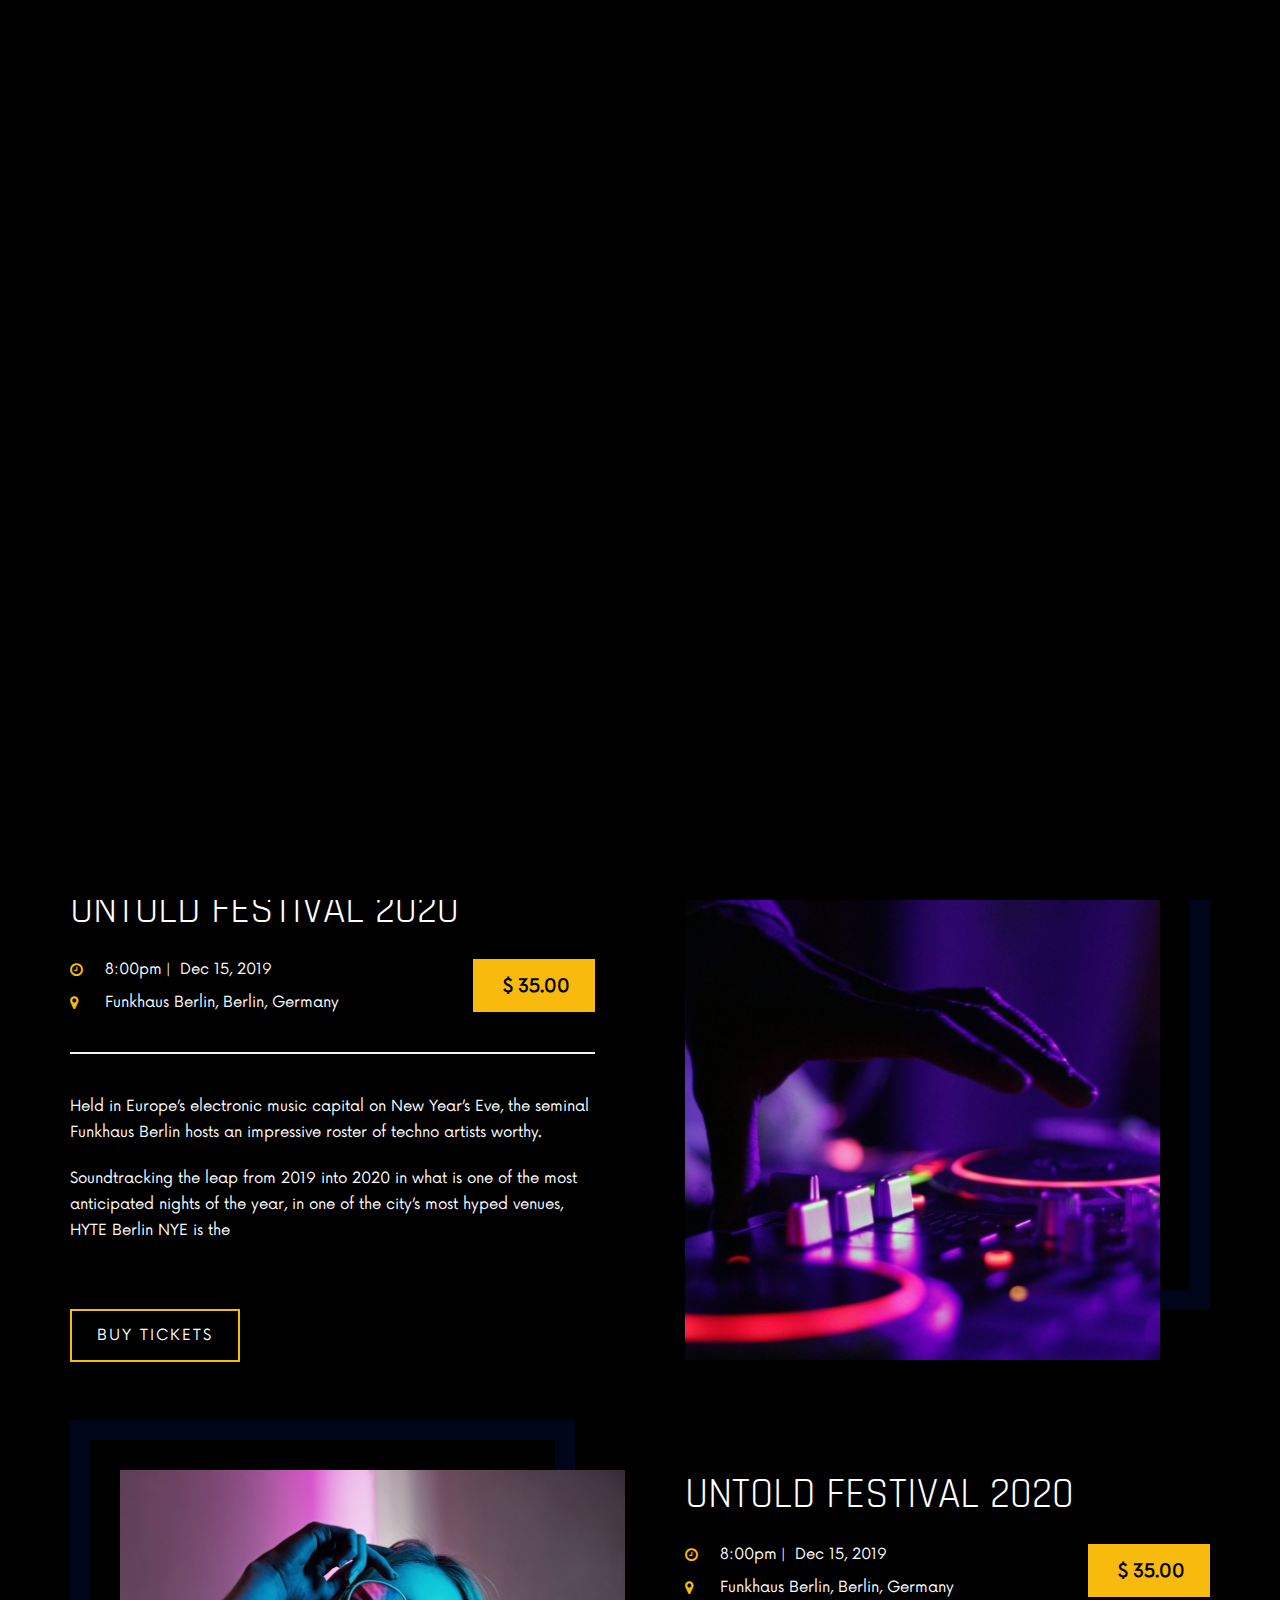
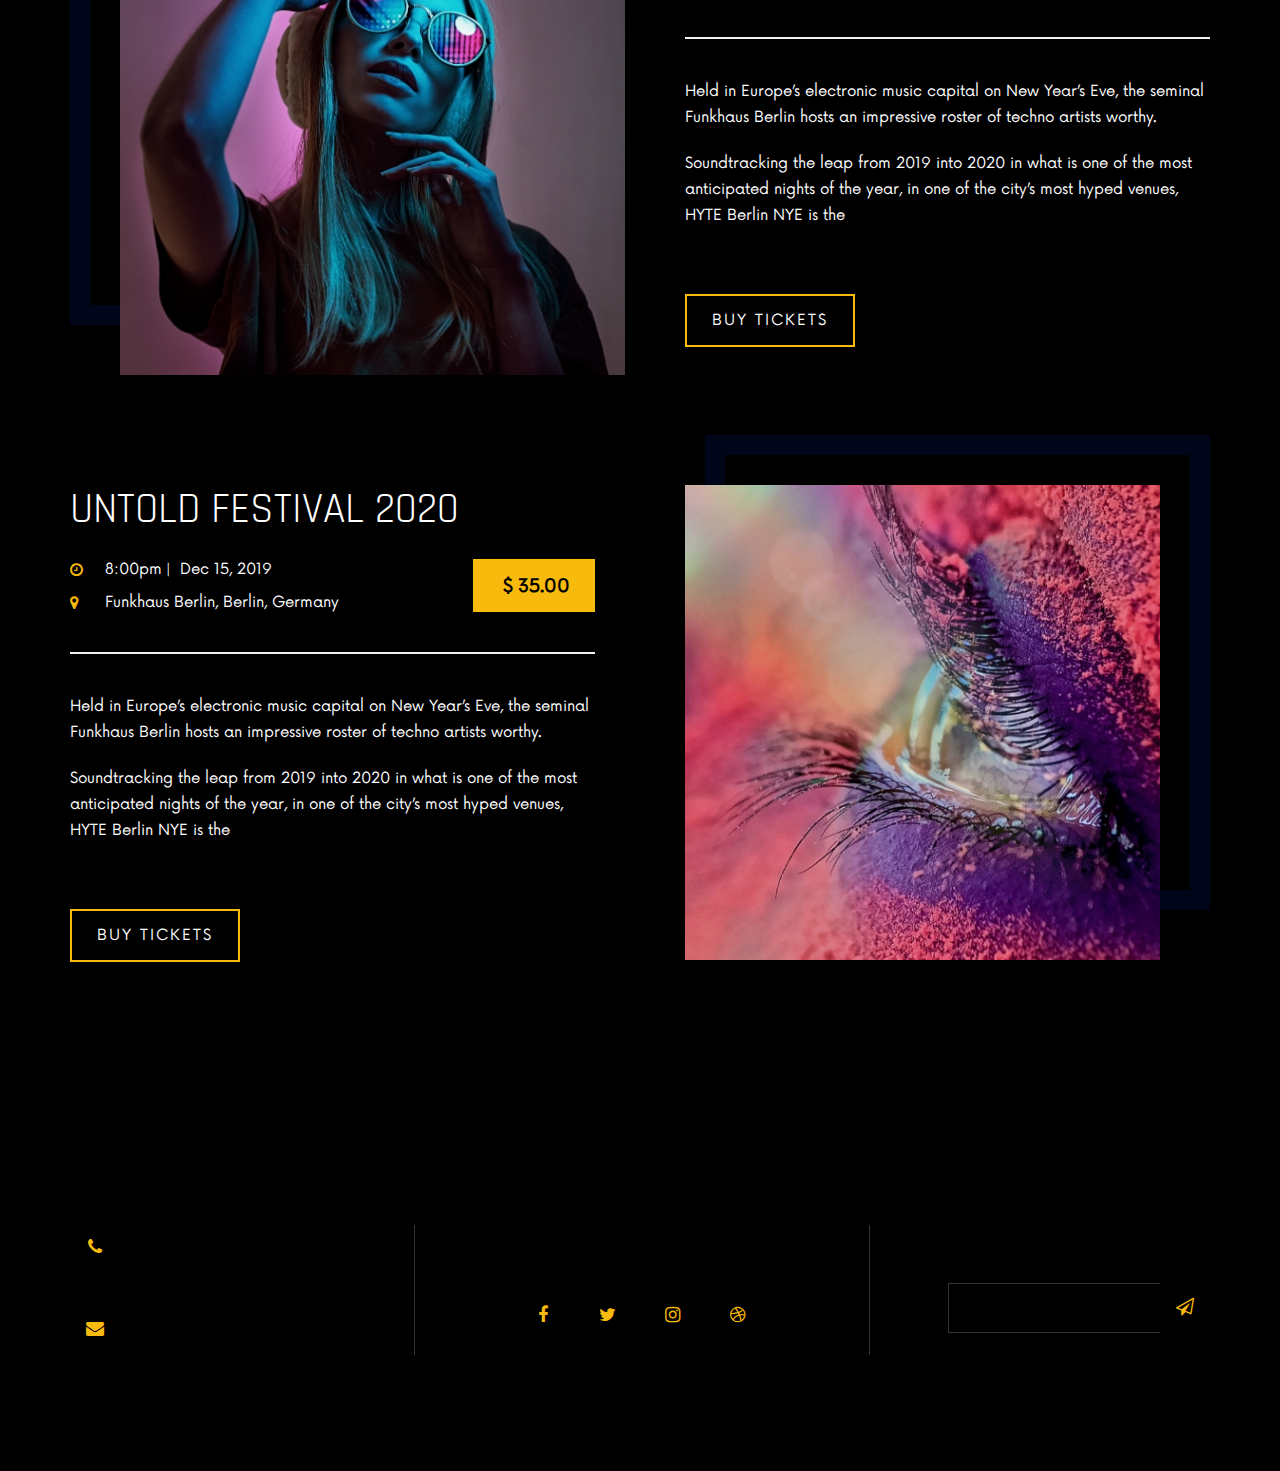
==== src/main/webapp/eventos.html @ 6fffa772 "layout" ====
<!DOCTYPE html>
<html lang="zxx">

<head>
    <meta charset="UTF-8">
    <meta name="description" content="DJoz Template">
    <meta name="keywords" content="DJoz, unica, creative, html">
    <meta name="viewport" content="width=device-width, initial-scale=1.0">
    <meta http-equiv="X-UA-Compatible" content="ie=edge">
    <title>DJoz | Template</title>

    <!-- Google Font -->
    <link href="https://fonts.googleapis.com/css2?family=Rajdhani:wght@400;500;600;700&display=swap" rel="stylesheet">

    <!-- Css Styles -->
    <link rel="icon" type="image/png" sizes="16x16" href="./img/logo.jpg">
    <link rel="stylesheet" href="css/bootstrap.min.css" type="text/css">
    <link rel="stylesheet" href="css/font-awesome.min.css" type="text/css">
    <link rel="stylesheet" href="css/barfiller.css" type="text/css">
    <link rel="stylesheet" href="css/nowfont.css" type="text/css">
    <link rel="stylesheet" href="css/rockville.css" type="text/css">
    <link rel="stylesheet" href="css/magnific-popup.css" type="text/css">
    <link rel="stylesheet" href="css/owl.carousel.min.css" type="text/css">
    <link rel="stylesheet" href="css/slicknav.min.css" type="text/css">
    <link rel="stylesheet" href="css/style.css" type="text/css">
</head>

<body>
    <!-- Page Preloder -->
    <div id="preloder">
        <div class="loader"></div>
    </div>

    <!-- Header Section Begin -->
    <header class="header">
        <div class="container">
            <div class="row">
                <div class="col-lg-2 col-md-2">
                    <div class="header__logo">
                        <a href="./index.html"><img src="./img/logo.jpg" height="58" alt=""></a>
                    </div>
                </div>
                <div class="col-lg-10 col-md-10">
                    <div class="header__nav">
                        <nav class="header__menu mobile-menu">
                            <ul>
                                <li><a href="./index.html">página inicial</a></li>
                                <li><a href="sobre.html">Sobre</a></li>
                                <li class="active"><a href="eventos.html">Eventos</a></li>
                                <li><a href="contacto.html">Contacto</a></li>
                            </ul>
                        </nav>
                        <div class="header__right__social">
                            <a href="#"><i class="fa fa-facebook"></i></a>
                            <a href="#"><i class="fa fa-twitter"></i></a>
                            <a href="#"><i class="fa fa-instagram"></i></a>
                            <a href="#"><i class="fa fa-dribbble"></i></a>
                        </div>
                    </div>
                </div>
            </div>
            <div id="mobile-menu-wrap"></div>
        </div>
    </header>
    <!-- Header Section End -->

    <!-- Countdown Section Begin -->
    <section class="countdown countdown--page spad set-bg" data-setbg="img/countdown-bg.jpg">
        <div class="container">
            <div class="row">
                <div class="col-lg-12">
                    <div class="countdown__text">
                        <h1>Tomorrowland 2020</h1>
                        <h4>Music festival start in</h4>
                    </div>
                    <div class="countdown__timer" id="countdown-time">
                        <div class="countdown__item">
                            <span>20</span>
                            <p>days</p>
                        </div>
                        <div class="countdown__item">
                            <span>45</span>
                            <p>hours</p>
                        </div>
                        <div class="countdown__item">
                            <span>18</span>
                            <p>minutes</p>
                        </div>
                        <div class="countdown__item">
                            <span>09</span>
                            <p>seconds</p>
                        </div>
                    </div>
                    <div class="buy__tickets">
                        <a href="#" class="primary-btn">Buy tickets</a>
                    </div>
                </div>
            </div>
        </div>
    </section>
    <!-- Countdown Section End -->

    <!-- Tours Section Begin -->
    <section class="tours spad">
        <div class="container">
            <div class="row">
                <div class="col-lg-6 order-lg-1">
                    <div class="tours__item__text">
                        <h2>Untold Festival 2020</h2>
                        <div class="tours__text__widget">
                            <ul>
                                <li>
                                    <i class="fa fa-clock-o"></i>
                                    <span>8:00pm</span>
                                    <span>Dec 15, 2019</span>
                                </li>
                                <li>
                                    <i class="fa fa-map-marker"></i>
                                    Funkhaus Berlin, Berlin, Germany
                                </li>
                            </ul>
                            <div class="price">$ 35.00</div>
                        </div>
                        <div class="tours__text__desc">
                            <p>Held in Europe’s electronic music capital on New Year’s Eve, the seminal Funkhaus Berlin
                                hosts an impressive roster of techno artists worthy.</p>
                            <p>Soundtracking the leap from 2019 into 2020 in what is one of the most anticipated nights
                                of the year, in one of the city’s most hyped venues, HYTE Berlin NYE is the</p>
                        </div>
                        <a href="#" class="primary-btn border-btn">Buy tickets</a>
                    </div>
                </div>
                <div class="col-lg-6 order-lg-2">
                    <div class="tours__item__pic">
                        <img src="img/tours/tour-1.jpg" alt="">
                    </div>
                </div>
                <div class="col-lg-6 order-lg-4">
                    <div class="tours__item__text tours__item__text--right">
                        <h2>Untold Festival 2020</h2>
                        <div class="tours__text__widget">
                            <ul>
                                <li>
                                    <i class="fa fa-clock-o"></i>
                                    <span>8:00pm</span>
                                    <span>Dec 15, 2019</span>
                                </li>
                                <li>
                                    <i class="fa fa-map-marker"></i>
                                    Funkhaus Berlin, Berlin, Germany
                                </li>
                            </ul>
                            <div class="price">$ 35.00</div>
                        </div>
                        <div class="tours__text__desc">
                            <p>Held in Europe’s electronic music capital on New Year’s Eve, the seminal Funkhaus Berlin
                                hosts an impressive roster of techno artists worthy.</p>
                            <p>Soundtracking the leap from 2019 into 2020 in what is one of the most anticipated nights
                                of the year, in one of the city’s most hyped venues, HYTE Berlin NYE is the</p>
                        </div>
                        <a href="#" class="primary-btn border-btn">Buy tickets</a>
                    </div>
                </div>
                <div class="col-lg-6 order-lg-3">
                    <div class="tours__item__pic tours__item__pic--left">
                        <img src="img/tours/tour-2.jpg" alt="">
                    </div>
                </div>
                <div class="col-lg-6 order-lg-5">
                    <div class="tours__item__text">
                        <h2>Untold Festival 2020</h2>
                        <div class="tours__text__widget">
                            <ul>
                                <li>
                                    <i class="fa fa-clock-o"></i>
                                    <span>8:00pm</span>
                                    <span>Dec 15, 2019</span>
                                </li>
                                <li>
                                    <i class="fa fa-map-marker"></i>
                                    Funkhaus Berlin, Berlin, Germany
                                </li>
                            </ul>
                            <div class="price">$ 35.00</div>
                        </div>
                        <div class="tours__text__desc">
                            <p>Held in Europe’s electronic music capital on New Year’s Eve, the seminal Funkhaus Berlin
                                hosts an impressive roster of techno artists worthy.</p>
                            <p>Soundtracking the leap from 2019 into 2020 in what is one of the most anticipated nights
                                of the year, in one of the city’s most hyped venues, HYTE Berlin NYE is the</p>
                        </div>
                        <a href="#" class="primary-btn border-btn">Buy tickets</a>
                    </div>
                </div>
                <div class="col-lg-6 order-lg-6">
                    <div class="tours__item__pic tours__item__pic--last">
                        <img src="img/tours/tour-3.jpg" alt="">
                    </div>
                </div>
            </div>
        </div>
    </section>
    <!-- Tours Section End -->

    <!-- Footer Section Begin -->
    <footer class="footer footer--normal spad set-bg" data-setbg="img/footer-bg.png">
        <div class="container">
            <div class="row">
                <div class="col-lg-3 col-md-6">
                    <div class="footer__address">
                        <ul>
                            <li>
                                <i class="fa fa-phone"></i>
                                <p>Phone</p>
                                <h6>1-677-124-44227</h6>
                            </li>
                            <li>
                                <i class="fa fa-envelope"></i>
                                <p>Email</p>
                                <h6>DJ.Music@gmail.com</h6>
                            </li>
                        </ul>
                    </div>
                </div>
                <div class="col-lg-4 offset-lg-1 col-md-6">
                    <div class="footer__social">
                        <h2>Teatro GunGu</h2>
                        <div class="footer__social__links">
                            <a href="#"><i class="fa fa-facebook"></i></a>
                            <a href="#"><i class="fa fa-twitter"></i></a>
                            <a href="#"><i class="fa fa-instagram"></i></a>
                            <a href="#"><i class="fa fa-dribbble"></i></a>
                        </div>
                    </div>
                </div>
                <div class="col-lg-3 offset-lg-1 col-md-6">
                    <div class="footer__newslatter">
                        <h4>Stay With me</h4>
                        <form action="#">
                            <input type="text" placeholder="Email">
                            <button type="submit"><i class="fa fa-send-o"></i></button>
                        </form>
                    </div>
                </div>
            </div>
        </div>
    </footer>
    <!-- Footer Section End -->

    <!-- Js Plugins -->
    <script src="js/jquery-3.3.1.min.js"></script>
    <script src="js/bootstrap.min.js"></script>
    <script src="js/jquery.magnific-popup.min.js"></script>
    <script src="js/jquery.nicescroll.min.js"></script>
    <script src="js/jquery.barfiller.js"></script>
    <script src="js/jquery.countdown.min.js"></script>
    <script src="js/jquery.slicknav.js"></script>
    <script src="js/owl.carousel.min.js"></script>
    <script src="js/main.js"></script>

    <!-- Music Plugin -->
    <script src="js/jquery.jplayer.min.js"></script>
    <script src="js/jplayerInit.js"></script>
</body>

</html>
---- src/main/webapp/css/barfiller.css ----
.barfiller {
    width:100%;
    height:12px;
    background:#fcfcfc;
    border:1px solid #ccc;
    position:relative;
    margin-bottom:20px;
    box-shadow: inset 1px 4px 9px -6px rgba(0,0,0,.5); 
    -moz-box-shadow: inset 1px 4px 9px -6px rgba(0,0,0,.5); 
}

.barfiller .fill {
    display:block;
    position:relative;
    width:0px;
    height:100%;
    background:#333;
    z-index:1;
}

.barfiller .tipWrap {
    display:none;
}

.barfiller .tip {
    margin-top:-30px;
    padding:2px 4px;
    font-size:11px;
    color:#fff;
    left:0px;
    position:absolute;
    z-index:2;
    background: #333;
} 

.barfiller .tip:after {
    border:solid;
    border-color:rgba(0,0,0,.8) transparent;
    border-width:6px 6px 0 6px;
    content:"";
    display:block;
    position:absolute;
    left:9px;
    top:100%;
    z-index:9
}
---- src/main/webapp/css/nowfont.css ----
/* #### Generated By: http://www.cufonfonts.com #### */

@font-face {
font-family: 'Now Regular';
font-style: normal;
font-weight: normal;
src: local('Now Regular'), url('../fonts/Now-Regular.woff') format('woff');
}


@font-face {
font-family: 'Now Thin';
font-style: normal;
font-weight: normal;
src: local('Now Thin'), url('../fonts/Now-Thin.woff') format('woff');
}


@font-face {
font-family: 'Now Light';
font-style: normal;
font-weight: normal;
src: local('Now Light'), url('../fonts/Now-Light.woff') format('woff');
}


@font-face {
font-family: 'Now Medium';
font-style: normal;
font-weight: normal;
src: local('Now Medium'), url('../fonts/Now-Medium.woff') format('woff');
}


@font-face {
font-family: 'Now Bold';
font-style: normal;
font-weight: normal;
src: local('Now Bold'), url('../fonts/Now-Bold.woff') format('woff');
}


@font-face {
font-family: 'Now Black';
font-style: normal;
font-weight: normal;
src: local('Now Black'), url('../fonts/Now-Black.woff') format('woff');
}
---- src/main/webapp/css/rockville.css ----
@font-face {
font-family: 'Rockville Solid Regular';
font-style: normal;
font-weight: normal;
src: local('Rockville Solid Regular'), url('../fonts/Rockville Solid.woff') format('woff');
}
---- src/main/webapp/css/style.css ----
html,
body {
	height: 100%;
	background-color: #000;
	font-family: "Now Regular";
	-webkit-font-smoothing: antialiased;
}

h1,
h2,
h3,
h4,
h5,
h6 {
	margin: 0;
	color: #111111;
	font-weight: 400;
	font-family: "Rajdhani", sans-serif;
}

h1 {
	font-size: 70px;
}

h2 {
	font-size: 36px;
}

h3 {
	font-size: 30px;
}

h4 {
	font-size: 24px;
}

h5 {
	font-size: 18px;
}

h6 {
	font-size: 16px;
}

p {
	font-size: 15px;
	font-family: "Now Regular";
	color: #fff;
	font-weight: 400;
	line-height: 26px;
	margin: 0 0 15px 0;
}

img {
	max-width: 100%;
}

input:focus,
select:focus,
button:focus,
textarea:focus {
	outline: none;
}

a:hover,
a:focus {
	text-decoration: none;
	outline: none;
	color: #ffffff;
}

ul,
ol {
	padding: 0;
	margin: 0;
}

/*---------------------
  Helper CSS
-----------------------*/

.section-title {
	margin-bottom: 40px;
	position: relative;
	z-index: 1;
}

.section-title.center-title {
	text-align: center;
}

.section-title h2 {
	font-size: 42px;
	color: #fff;
	font-weight: 700;
	text-transform: uppercase;
}

.section-title h1 {
	font-size: 100px;
	color: #f2f2f2;
	font-family: "Rockville Solid Regular";
	position: absolute;
	left: 0;
	top: -45px;
	width: 100%;
	z-index: -1;
}

.set-bg {
	background-repeat: no-repeat;
	background-size: cover;
	background-position: top center;
}

.spad {
	padding-top: 100px;
	padding-bottom: 100px;
}

.text-white h1,
.text-white h2,
.text-white h3,
.text-white h4,
.text-white h5,
.text-white h6,
.text-white p,
.text-white span,
.text-white li,
.text-white a {
	color: #fff;
}

/* buttons */

.primary-btn {
	display: inline-block;
	font-size: 15px;
	text-transform: uppercase;
	padding: 14px 25px 12px;
	color: #000;
	background: #f8ba0c;
	letter-spacing: 2px;
}

.primary-btn.border-btn {
	background: transparent;
	border: 2px solid #f8ba0c;
	color: #fff;
}

.site-btn {
	font-size: 15px;
	color: #000;
	background: #f8ba0c;
	font-weight: 700;
	letter-spacing: 2px;
	border: none;
	text-transform: uppercase;
	display: inline-block;
	padding: 14px 30px;
	width: 100%;
}

/* Preloder */

#preloder {
	position: fixed;
	width: 100%;
	height: 100%;
	top: 0;
	left: 0;
	z-index: 999999;
	background: #000;
}

.loader {
	width: 40px;
	height: 40px;
	position: absolute;
	top: 50%;
	left: 50%;
	margin-top: -13px;
	margin-left: -13px;
	border-radius: 60px;
	animation: loader 0.8s linear infinite;
	-webkit-animation: loader 0.8s linear infinite;
}

@keyframes loader {
	0% {
		-webkit-transform: rotate(0deg);
		transform: rotate(0deg);
		border: 4px solid #f8ba0c;
		border-left-color: transparent;
	}
	50% {
		-webkit-transform: rotate(180deg);
		transform: rotate(180deg);
		border: 4px solid #f8ba0c;
		border-left-color: transparent;
	}
	100% {
		-webkit-transform: rotate(360deg);
		transform: rotate(360deg);
		border: 4px solid #000;
		border-left-color: transparent;
	}
}

@-webkit-keyframes loader {
	0% {
		-webkit-transform: rotate(0deg);
		border: 4px solid #f8ba0c;
		border-left-color: transparent;
	}
	50% {
		-webkit-transform: rotate(180deg);
		border: 4px solid #f8ba0c;
		border-left-color: transparent;
	}
	100% {
		-webkit-transform: rotate(360deg);
		border: 4px solid #000;
		border-left-color: transparent;
	}
}

/*---------------------
  Header
-----------------------*/

.header {
	background: #f8ba0c;
	position: absolute;
	left: 0;
	top: 0;
	width: 100%;
	z-index: 9;
}

.header.header--normal {
	position: relative;
	background: #290849;
}

.header__logo {
	padding: 20px 0 25px;
}

.header__logo a {
	display: inline-block;
}

.header__nav {
	text-align: right;
}

.header__menu {
	padding: 31px 0 27px;
	display: inline-block;
	margin-right: 45px;
}

.header__menu ul li {
	list-style: none;
	display: inline-block;
	margin-right: 45px;
	position: relative;
}

.header__menu ul li.active a:after {
	opacity: 1;
}

.header__menu ul li:hover a:after {
	opacity: 1;
}

.header__menu ul li:hover .dropdown {
	top: 34px;
	opacity: 1;
	visibility: visible;
}

.header__menu ul li:last-child {
	margin-right: 0;
}

.header__menu ul li .dropdown {
	position: absolute;
	left: 0;
	top: 56px;
	width: 150px;
	background: #111111;
	text-align: left;
	padding: 2px 0;
	z-index: 9;
	opacity: 0;
	visibility: hidden;
	-webkit-transition: all, 0.3s;
	-o-transition: all, 0.3s;
	transition: all, 0.3s;
}

.header__menu ul li .dropdown li {
	display: block;
	margin-right: 0;
}

.header__menu ul li .dropdown li a {
	font-size: 14px;
	color: #000;
	font-weight: 400;
	padding: 8px 20px;
	text-transform: capitalize;
}

.header__menu ul li .dropdown li a:after {
	display: none;
}

.header__menu ul li a {
	font-size: 15px;
	text-transform: uppercase;
	color: #000;
	display: block;
	padding: 6px 0;
	position: relative;
}

.header__menu ul li a:after {
	position: absolute;
	left: 0;
	bottom: 0;
	width: 100%;
	height: 2px;
	background: #ffffff;
	content: "";
	-webkit-transition: all, 0.5s;
	-o-transition: all, 0.5s;
	transition: all, 0.5s;
	opacity: 0;
}

.header__right__social {
	display: inline-block;
}

.header__right__social a {
	display: inline-block;
	font-size: 16px;
	color: #ffffff;
	margin-right: 16px;
}

.header__right__social a:last-child {
	margin-right: 0;
}

.slicknav_menu {
	display: none;
}

/*---------------------
  Hero
-----------------------*/

.hero {
	padding-top: 270px;
	padding-bottom: 295px;
	position: relative;
}

.hero__text {
	text-align: center;
}

.hero__text span {
	color: #ffffff;
	text-transform: uppercase;
	letter-spacing: 6px;
}

.hero__text h1 {
	font-size: 110px;
	font-family: "Rockville Solid Regular";
	color: #ffffff;
	margin-bottom: 20px;
	margin-top: 22px;
}

.hero__text p {
	color: #ffffff;
	margin-bottom: 20px;
}

.hero__text .play-btn {
	font-size: 26px;
	color: #f8ba0c;
	height: 90px;
	width: 90px;
	border-radius: 50%;
	background: rgba(255, 255, 255, 0.3);
	display: inline-block;
	line-height: 90px;
	text-align: center;
	position: relative;
	z-index: 1;
}

.hero__text .play-btn i {
	position: relative;
	top: 2px;
	left: 2px;
}

.hero__text .play-btn:after {
	position: absolute;
	left: 15px;
	top: 15px;
	height: 60px;
	width: 60px;
	background: #ffffff;
	border-radius: 50%;
	content: "";
	z-index: -1;
}

.linear__icon {
	position: absolute;
	left: 50%;
	bottom: 0;
	margin-left: -16px;
	-webkit-animation: mymove 0.5s infinite alternate;
	animation: mymove 0.5s infinite alternate;
}

.linear__icon i {
	font-size: 50px;
	color: #f8ba0c;
}

@-webkit-keyframes mymove {
	0% {
		bottom: 0;
	}
	100% {
		bottom: -10px;
	}
}

@keyframes mymove {
	0% {
		bottom: 0;
	}
	100% {
		bottom: -10px;
	}
}

/*---------------------
  Events
-----------------------*/

.event {
	padding-bottom: 60px;
}

.event .section-title {
	margin-bottom: 10px;
	position: relative;
}

.event .section-title:after {
	position: absolute;
	right: 46px;
	top: 25px;
	height: 2px;
	width: 775px;
	background: rgba(225, 225, 225, 0.3);
	content: "";
	z-index: -1;
}

.event__slider .col-lg-4 {
	max-width: 100%;
}

.event__slider.owl-carousel .owl-stage-outer {
	padding-top: 30px;
	padding-bottom: 40px;
}

.event__slider.owl-carousel .owl-nav {
	position: absolute;
	right: 15px;
	top: -50px;
}

.event__slider.owl-carousel .owl-nav button {
	font-size: 22px;
	color: #111111;
	opacity: 0.5;
	margin-right: 10px;
}

.event__slider.owl-carousel .owl-nav button:last-child {
	margin-right: 0;
}

.event__item {
	-webkit-box-shadow: 0px 3px 15px rgba(22, 41, 124, 0.1);
	box-shadow: 0px 3px 15px rgba(22, 41, 124, 0.1);
}

.event__item__pic {
	height: 360px;
	position: relative;
}

.event__item__pic .tag-date {
	position: absolute;
	left: 0;
	bottom: -21px;
	width: 100%;
	text-align: center;
}

.event__item__pic .tag-date span {
	font-size: 15px;
	color: #ffffff;
	display: inline-block;
	background: #f8ba0c;
	padding: 12px 8px 9px 20px;
}

.event__item__text {
	text-align: center;
	padding: 45px 10px 25px;
}

.event__item__text h4 {
	font-size: 26px;
	font-weight: 700;
	color: #fff;
	margin-bottom: 10px;
}

.event__item__text p {
	color: #888888;
	margin-bottom: 0;
}

.event__item__text p i {
	color: #f8ba0c;
	margin-right: 8px;
	font-size: 17px;
}

/*---------------------
  Track
-----------------------*/

.track {
	padding-top: 120px;
	padding-bottom: 40px;
	overflow: hidden;
}

.track .section-title {
	margin-bottom: 105px;
}

.track__content {
	height: 502px;
	overflow-y: auto;
}

.track__all {
	text-align: right;
	margin-bottom: 100px;
}

.jp-play {
	position: relative;
	height: 50px;
	width: 50px;
	background: transparent;
	border: 2px solid #e1e1e1;
	border-radius: 50%;
}

.jp-play:after {
	position: absolute;
	display: block;
	left: 17px;
	top: 12px;
	width: 16px;
	height: 20px;
	background: url(../img/play-default.png);
	content: "";
}

.jp-state-playing .jp-play {
	background: #f8ba0c !important;
	border-color: #f8ba0c !important;
}

.jp-state-playing .jp-play:after {
	background: url(../img/pause.png) !important;
	left: 15px;
	top: 12px;
}

.jp-audio .jp-play:focus {
	background: #f8ba0c !important;
	border-color: #f8ba0c !important;
}

.jp-audio .jp-play:focus:after {
	background: url(../img/play.png);
}

.jp-seek-bar>div {
	height: 5px;
	background: #e1e1e1;
	cursor: pointer;
	width: 245px;
}

.player_bars {
	width: 350px;
	display: table;
	padding-left: 50px;
	position: relative;
	padding-top: 25px;
	float: left;
	margin-right: 30px;
}

.jp-play-bar {
	position: relative;
	height: 100%;
	background: #f8ba0c;
	overflow: visible !important;
}

.jp-current-time {
	font-size: 15px;
	color: #111111;
	position: absolute;
	left: -50px;
	top: -9px;
}

.jp-duration {
	font-size: 15px;
	color: #111111;
	position: absolute;
	right: 0;
	top: 16px;
}

.player_controls_box {
	width: 50px;
	float: left;
	margin-right: 20px;
}

.jp-mute {
	font-size: 18px;
	border: none;
	background: none;
	color: #111111;
	position: absolute;
	left: 0;
	top: 13px;
}

.jp-volume-bar {
	height: 5px;
	width: 70px;
	background: #e1e1e1;
	cursor: pointer;
}

.jp-volume-bar-value {
	background: #f8ba0c;
	height: 100%;
}

.jp-volume-controls {
	position: relative;
	width: 95px;
	float: left;
	padding-left: 30px;
	padding-top: 25px;
}

.single_player_container {
	overflow: hidden;
	margin-bottom: 40px;
}

.single_player_container:last-child {
	margin-bottom: 0;
}

.single_player_container h4 {
	font-size: 26px;
	color: #111111;
	font-weight: 700;
	margin-bottom: 20px;
	text-transform: uppercase;
}

.track__pic {
	position: relative;
	z-index: 1;
}

.track__pic:after {
	position: absolute;
	left: 0;
	top: 0;
	width: 100%;
	height: 100%;
	background: #f5f5f5;
	content: "";
	z-index: -1;
}

.track__pic img {
	position: relative;
	top: -50px;
	width: calc(100% - 40px);
	margin-left: 40px;
	height: 502px;
}

/*---------------------
  Youtube
-----------------------*/

.youtube {
	padding-bottom: 50px;
}

.youtube .section-title {
	text-align: center;
}

.youtube .section-title h1 {
	font-size: 90px;
}

.youtube__item {
	-webkit-transition: all, 0.3s;
	-o-transition: all, 0.3s;
	transition: all, 0.3s;
	margin-bottom: 30px;
}

.youtube__item:hover {
	-webkit-box-shadow: 0px 3px 30px rgba(22, 41, 124, 0.1);
	box-shadow: 0px 3px 30px rgba(22, 41, 124, 0.1);
}

.youtube__item__pic {
	height: 240px;
	display: -webkit-box;
	display: -ms-flexbox;
	display: flex;
	-webkit-box-align: center;
	-ms-flex-align: center;
	align-items: center;
	-webkit-box-pack: center;
	-ms-flex-pack: center;
	justify-content: center;
}

.youtube__item__pic .play-btn {
	font-size: 16px;
	color: #f8ba0c;
	height: 60px;
	width: 60px;
	border-radius: 50%;
	background: rgba(255, 255, 255, 0.3);
	display: inline-block;
	line-height: 60px;
	text-align: center;
	position: relative;
	z-index: 1;
}

.youtube__item__pic .play-btn i {
	position: relative;
	top: 2px;
	left: 2px;
}

.youtube__item__pic .play-btn:after {
	position: absolute;
	left: 10px;
	top: 10px;
	height: 40px;
	width: 40px;
	background: #ffffff;
	border-radius: 50%;
	content: "";
	z-index: -1;
}

.youtube__item__text {
	padding: 25px 30px 20px 20px;
	background: #ffffff;
}

.youtube__item__text h4 {
	font-size: 26px;
	color: #111111;
	line-height: 34px;
	font-weight: 700;
}

/*---------------------
  Countdown
-----------------------*/

.countdown {
	padding-bottom: 560px;
}

.countdown.countdown--page {
	padding-top: 150px;
	padding-bottom: 150px;
}

.countdown__text {
	text-align: center;
	margin-bottom: 36px;
}

.countdown__text h1 {
	font-size: 90px;
	color: #ffffff;
	font-family: "Rockville Solid Regular";
	color: #ffffff;
	margin-bottom: 25px;
}

.countdown__text h4 {
	font-size: 26px;
	font-family: "Now Regular";
	color: #ffffff;
	text-transform: uppercase;
	letter-spacing: 4px;
}

.countdown__timer {
	text-align: center;
	margin-bottom: 30px;
}

.countdown__item {
	display: inline-block;
	margin-right: 80px;
	margin-bottom: 30px;
}

.countdown__item:last-child {
	margin-right: 0;
}

.countdown__item span {
	font-size: 90px;
	font-family: "Rajdhani", sans-serif;
	font-weight: 700;
	color: #ffffff;
	display: block;
	line-height: 100px;
}

.countdown__item p {
	color: #ffffff;
	letter-spacing: 4px;
	text-transform: uppercase;
	margin-bottom: 0;
}

.buy__tickets {
	text-align: center;
}

/*---------------------
  Discography
-----------------------*/

.discography {
	padding-bottom: 40px;
	padding-top: 120px;
	overflow: hidden;
}

.discography .section-title {
	margin-bottom: 90px;
}

.discography__item {
	margin-bottom: 45px;
	-webkit-box-shadow: 0px 5px 10px rgba(22, 41, 124, 0.1);
	box-shadow: 0px 5px 10px rgba(22, 41, 124, 0.1);
}

.discography__item__pic img {
	min-width: 100%;
}

.discography__item__text {
	padding: 25px 30px 35px;
	text-align: center;
}

.discography__item__text span {
	font-size: 18px;
	color: #f8ba0c;
	font-weight: 700;
}

.discography__item__text h4 {
	font-size: 22px;
	text-transform: uppercase;
	color: #111111;
	margin-top: 10px;
	margin-bottom: 25px;
}

.discography__item__text a {
	display: inline-block;
	margin-right: 10px;
}

.discography__item__text a:last-child {
	margin-right: 0;
}

.pagination__links {
	text-align: center;
	padding-top: 10px;
}

.pagination__links.blog__pagination {
	text-align: left;
}

.pagination__links a {
	display: inline-block;
	font-size: 15px;
	color: #111111;
	text-transform: uppercase;
	letter-spacing: 2px;
	background: #f2f2f2;
	-webkit-transition: all, 0.3s;
	-o-transition: all, 0.3s;
	transition: all, 0.3s;
	margin-right: 6px;
	margin-bottom: 5px;
	padding: 14px 22px 12px;
}

.pagination__links a:last-child {
	margin-right: 0;
}

.pagination__links a:hover {
	background: #290849;
	color: #ffffff;
}

/*---------------------
  Footer
-----------------------*/

.footer {
	padding-top: 100px;
	margin-top: -347px;
	height: 349px;
}

.footer.footer--normal {
	margin-top: 0;
}

.footer__address {
	margin-bottom: 50px;
}

.footer__address ul li {
	list-style: none;
	padding-left: 70px;
	position: relative;
	margin-bottom: 30px;
}

.footer__address ul li:last-child {
	margin-bottom: 0;
}

.footer__address ul li i {
	font-size: 18px;
	color: #f8ba0c;
	height: 50px;
	width: 50px;
	background: #000;
	border-radius: 50%;
	line-height: 50px;
	text-align: center;
	position: absolute;
	left: 0;
	top: 0;
}

.footer__address ul li p {
	color: #000;
	opacity: 0.7;
	margin-bottom: 8px;
}

.footer__address ul li h6 {
	font-size: 15px;
	font-weight: 700;
	color: #000;
}

.footer__social {
	text-align: center;
	position: relative;
	margin-bottom: 50px;
}

.footer__social::before {
	position: absolute;
	left: -46px;
	top: 3px;
	width: 1px;
	height: 130px;
	background: rgba(255, 255, 255, 0.2);
	content: "";
}

.footer__social::after {
	position: absolute;
	right: -50px;
	top: 3px;
	width: 1px;
	height: 130px;
	background: rgba(255, 255, 255, 0.2);
	content: "";
}

.footer__social h2 {
	color: #000;
	font-weight: 700;
	margin-bottom: 25px;
}

.footer__social .footer__social__links a {
	font-size: 18px;
	color: #f8ba0c;
	height: 50px;
	width: 50px;
	background: #000;
	border-radius: 50%;
	line-height: 50px;
	text-align: center;
	display: inline-block;
	margin-right: 10px;
}

.footer__social .footer__social__links a:last-child {
	margin-right: 0;
}

.footer__newslatter {
	margin-bottom: 50px;
}

.footer__newslatter h4 {
	font-size: 26px;
	color: #000;
	font-weight: 700;
	margin-bottom: 30px;
}

.footer__newslatter form {
	position: relative;
}

.footer__newslatter form input {
	height: 50px;
	font-size: 15px;
	color: #000;
	width: 100%;
	background: transparent;
	border: 1px solid rgba(255, 255, 255, 0.2);
	padding-left: 20px;
}

.footer__newslatter form input::-webkit-input-placeholder {
	color: #000;
}

.footer__newslatter form input::-moz-placeholder {
	color: #000;
}

.footer__newslatter form input:-ms-input-placeholder {
	color: #000;
}

.footer__newslatter form input::-ms-input-placeholder {
	color: #000;
}

.footer__newslatter form input::placeholder {
	color: #000;
}

.footer__newslatter form button {
	font-size: 18px;
	color: #f8ba0c;
	position: absolute;
	right: 0;
	top: 0;
	height: 100%;
	padding: 0 16px;
	background: #000;
	border: none;
}

.footer__copyright__text {
	text-align: center;
}

.footer__copyright__text p {
	color: #999999;
}

.footer__copyright__text a {
	color: #999999;
	text-decoration: underline;
}

.footer__copyright__text a:hover {
	color: #000;
}

.footer__copyright__text i {
	color: #c11;
}

/*---------------------
  Breadcrumb
-----------------------*/

.breadcrumb-option {
	padding-top: 35px;
}

.breadcrumb__links a {
	font-size: 15px;
	color: #111111;
	margin-right: 18px;
	display: inline-block;
	position: relative;
}

.breadcrumb__links a:after {
	position: absolute;
	right: -14px;
	top: 0;
	content: "|";
	color: #888888;
}

.breadcrumb__links a i {
	margin-right: 5px;
}

.breadcrumb__links span {
	font-size: 15px;
	color: #888888;
	display: inline-block;
}

/*---------------------
  About
-----------------------*/

.about {
	padding-top: 0;
}

.about.about--page {
	padding-top: 80px;
	padding-bottom: 80px;
}

.about.about--page .section-title {
	margin-bottom: 28px;
}

.about.about--page .section-title h2 {
	line-height: 55px;
}

.about.about--page .about__text {
	padding-top: 15px;
}

.about.about--page .about__text p {
	color: #111111;
}

.about__text {
	padding-top: 110px;
}

.about__text p {
	margin-bottom: 35px;
}

/*---------------------
  Skills
-----------------------*/

.skills {
	padding-bottom: 0;
	padding-top: 80px;
}

.skills__content {
	background: #f8ba0c;
	height: 500px;
	padding: 100px 70px 60px;
}

.skills__content .section-title h2 {
	color: #ffffff;
}

.skills__content .section-title h1 {
	color: #ffffff;
	opacity: 0.1;
	text-align: center;
}

.skills__content p {
	color: #ffffff;
	margin-bottom: 32px;
}

.skill__bar__item {
	margin-bottom: 20px;
}

.skill__bar__item p {
	font-size: 15px;
	font-weight: 500;
	color: #ffffff;
	margin-bottom: 10px;
}

.skill__bar__item .barfiller {
	width: 100%;
	height: 5px;
	background: rgba(255, 255, 255, 0.2);
	border: none;
	margin-bottom: 0;
	-webkit-box-shadow: none;
	box-shadow: none;
}

.skill__bar__item .barfiller .tip {
	margin-top: -32px;
	padding: 0;
	font-size: 15px;
	color: #fff;
	background: transparent;
}

.skill__bar__item .barfiller .tip:after {
	display: none;
}

.skills__video {
	height: 500px;
	display: -webkit-box;
	display: -ms-flexbox;
	display: flex;
	-webkit-box-align: center;
	-ms-flex-align: center;
	align-items: center;
	-webkit-box-pack: center;
	-ms-flex-pack: center;
	justify-content: center;
}

.skills__video .play-btn {
	font-size: 26px;
	color: #f8ba0c;
	height: 90px;
	width: 90px;
	border-radius: 50%;
	background: rgba(117, 31, 221, 0.3);
	display: inline-block;
	line-height: 90px;
	text-align: center;
	position: relative;
	z-index: 1;
}

.skills__video .play-btn i {
	position: relative;
	top: 2px;
	left: 2px;
}

.skills__video .play-btn:after {
	position: absolute;
	left: 15px;
	top: 15px;
	height: 60px;
	width: 60px;
	background: #ffffff;
	border-radius: 50%;
	content: "";
	z-index: -1;
}

/*---------------------
  About Pic
-----------------------*/

.about-pic {
	overflow: hidden;
}

.about-pic .container-fluid {
	padding-right: 0;
}

.about-pic img {
	min-width: 100%;
	margin-bottom: 10px;
	padding-right: 10px;
}

/*---------------------
  About Services
-----------------------*/

.about-services {
	padding-bottom: 50px;
}

.about-services .section-title {
	margin-bottom: 60px;
}

.about__services__item {
	-webkit-transition: all, 0.3s;
	-o-transition: all, 0.3s;
	transition: all, 0.3s;
}

.about__services__item:hover {
	-webkit-box-shadow: 0px 3px 30px rgba(22, 41, 124, 0.1);
	box-shadow: 0px 3px 30px rgba(22, 41, 124, 0.1);
}

.about__services__item__pic {
	height: 240px;
	position: relative;
}

.about__services__item__pic .icon {
	height: 50px;
	width: 50px;
	background: #f8ba0c;
	border-radius: 50%;
	line-height: 50px;
	text-align: center;
	position: absolute;
	left: 0;
	right: 0;
	margin: 0 auto;
	bottom: -25px;
}

.about__services__item__text {
	text-align: center;
	padding: 50px 10px 30px;
}

.about__services__item__text h4 {
	font-size: 26px;
	color: #111111;
	font-weight: 700;
	margin-bottom: 12px;
}

.about__services__item__text p {
	margin-bottom: 0;
}

/*---------------------
  Feature
-----------------------*/

.feature {
	padding-bottom: 70px;
}

.feature.feature--about .section-title span {
	color: #0071e4;
}

.feature.feature--about .feature__item {
	background: #f5f5f5;
}

.feature.feature--about .feature__item h5 {
	color: #111111;
}

.feature__text {
	padding-top: 80px;
}

.feature__text .section-title {
	margin-bottom: 20px;
}

.feature__text p {
	margin-bottom: 26px;
}

.feature__item {
	background: #0c2b4b;
	text-align: center;
	padding: 40px 10px 35px;
	margin-bottom: 30px;
}

.feature__item.right-column {
	margin-top: 120px;
}

.feature__item h5 {
	font-weight: 700;
	text-transform: uppercase;
	color: #ffffff;
	margin-top: 25px;
}

/*---------------------
  Services
-----------------------*/

.services {
	overflow: hidden;
}

.services__left {
	height: 640px;
	display: -webkit-box;
	display: -ms-flexbox;
	display: flex;
	-webkit-box-align: center;
	-ms-flex-align: center;
	align-items: center;
	-webkit-box-pack: center;
	-ms-flex-pack: center;
	justify-content: center;
}

.services__left .play-btn {
	font-size: 26px;
	color: #ffffff;
	height: 90px;
	width: 90px;
	border-radius: 50%;
	background: -webkit-gradient(linear, left top, right top, from(rgba(127, 0, 173, 0.3)), to(rgba(93, 0, 206, 0.3)));
	background: -o-linear-gradient(left, rgba(127, 0, 173, 0.3), rgba(93, 0, 206, 0.3));
	background: linear-gradient(to right, rgba(127, 0, 173, 0.3), rgba(93, 0, 206, 0.3));
	display: inline-block;
	line-height: 90px;
	text-align: center;
	position: relative;
	z-index: 1;
}

.services__left .play-btn i {
	position: relative;
	top: 2px;
	left: 2px;
}

.services__left .play-btn:after {
	position: absolute;
	left: 15px;
	top: 15px;
	height: 60px;
	width: 60px;
	background: -webkit-gradient(linear, left top, right top, from(#7E00AD), to(#f8ba0c));
	background: -o-linear-gradient(left, #7E00AD, #f8ba0c);
	background: linear-gradient(to right, #7E00AD, #f8ba0c);
	border-radius: 50%;
	content: "";
	z-index: -1;
}

.services__list {
	margin: 0;
}

.service__item {
	background: #f8ba0c;
	height: 320px;
	padding: 70px 40px 40px 70px;
}

.service__item.deep-bg {
	background: #d8973c;
}

.service__item h4 {
	font-size: 26px;
	color: #ffffff;
	font-weight: 700;
	margin-top: 25px;
	margin-bottom: 10px;
}

.service__item p {
	color: #ffffff;
	margin-bottom: 0;
}

/*---------------------
  Tours
-----------------------*/

.tours {
	padding-top: 150px;
	padding-bottom: 60px;
}

.tours__item__text {
	padding-right: 30px;
	margin-bottom: 100px;
}

.tours__item__text.tours__item__text--right {
	padding-left: 30px;
	padding-right: 0;
}

.tours__item__text h2 {
	font-size: 42px;
	color: #fff;
	text-transform: uppercase;
	margin-bottom: 24px;
}

.tours__item__text .tours__text__widget {
	overflow: hidden;
	border-bottom: 2px solid #f2f2f2;
	padding-bottom: 38px;
}

.tours__item__text .tours__text__widget ul {
	float: left;
}

.tours__item__text .tours__text__widget ul li {
	list-style: none;
	font-size: 15px;
	color: #fff;
	padding-left: 35px;
	position: relative;
	margin-bottom: 10px;
}

.tours__item__text .tours__text__widget ul li:last-child {
	margin-bottom: 0;
}

.tours__item__text .tours__text__widget ul li i {
	color: #f8ba0c;
	position: absolute;
	left: 0;
	top: 3px;
}

.tours__item__text .tours__text__widget ul li span {
	display: inline-block;
	padding-right: 8px;
	position: relative;
	margin-right: 5px;
}

.tours__item__text .tours__text__widget ul li span:last-child {
	padding-right: 0;
	margin-right: 0;
}

.tours__item__text .tours__text__widget ul li span:last-child:after {
	display: none;
}

.tours__item__text .tours__text__widget ul li span:after {
	position: absolute;
	right: 0;
	top: 0;
	content: "|";
}

.tours__item__text .tours__text__widget .price {
	font-size: 18px;
	color: #000;
	font-weight: 700;
	display: inline-block;
	padding: 14px 25px 12px 30px;
	background: #f8ba0c;
	float: right;
}

.tours__item__text .tours__text__desc {
	padding-top: 40px;
	margin-bottom: 65px;
}

.tours__item__text .tours__text__desc p {
	color: #fff;
	margin-bottom: 20px;
}

.tours__item__text .tours__text__desc p:last-child {
	margin-bottom: 0;
}

.tours__item__pic {
	position: relative;
	z-index: 1;
	padding-right: 50px;
	margin-bottom: 110px;
	padding-left: 30px;
}

.tours__item__pic.tours__item__pic--left {
	padding-left: 50px;
	padding-right: 0;
}

.tours__item__pic.tours__item__pic--left:after {
	left: 0;
}

.tours__item__pic.tours__item__pic--last {
	margin-bottom: 0;
}

.tours__item__pic:after {
	position: absolute;
	left: 50px;
	top: -50px;
	width: calc(100% - 50px);
	height: 100%;
	border: 20px solid rgba(9, 53, 247, 0.1);
	content: "";
	z-index: -1;
}

.tours__item__pic img {
	min-width: 100%;
}

/*---------------------
  Videos
-----------------------*/

.videos {
	padding-bottom: 90px;
}

.videos .section-title {
	margin-bottom: 70px;
}

.videos__large__item {
	height: 585px;
	position: relative;
	display: -webkit-box;
	display: -ms-flexbox;
	display: flex;
	-webkit-box-align: center;
	-ms-flex-align: center;
	align-items: center;
	-webkit-box-pack: center;
	-ms-flex-pack: center;
	justify-content: center;
	margin-bottom: 30px;
}

.videos__large__item .play-btn {
	height: 50px;
	width: 50px;
	background: #f8ba0c;
	border-radius: 50%;
	font-size: 18px;
	line-height: 50px;
	text-align: center;
	display: inline-block;
	color: #ffffff;
}

.videos__large__item__text {
	background: rgba(7, 14, 38, 0.7);
	padding: 25px 30px 25px;
	position: absolute;
	left: 0;
	bottom: 0;
	width: 100%;
}

.videos__large__item__text h4 {
	color: #ffffff;
	font-weight: 700;
}

.videos__large__item__text ul li {
	font-size: 13px;
	list-style: none;
	display: inline-block;
	margin-right: 18px;
	color: #ffffff;
	position: relative;
}

.videos__large__item__text ul li:after {
	position: absolute;
	right: -12px;
	top: 2px;
	height: 17px;
	width: 1px;
	background: #ffffff;
	content: "";
}

.videos__large__item__text ul li:last-child {
	margin-right: 0;
}

.videos__large__item__text ul li:last-child:after {
	display: none;
}

.videos__item__pic {
	height: 180px;
	display: -webkit-box;
	display: -ms-flexbox;
	display: flex;
	-webkit-box-align: center;
	-ms-flex-align: center;
	align-items: center;
	-webkit-box-pack: center;
	-ms-flex-pack: center;
	justify-content: center;
}

.videos__item__pic .play-btn {
	height: 40px;
	width: 40px;
	background: #f8ba0c;
	border-radius: 50%;
	font-size: 16px;
	line-height: 40px;
	text-align: center;
	display: inline-block;
	color: #ffffff;
}

.videos__item__text {
	padding-top: 20px;
}

.videos__item__text h5 {
	color: #111111;
	font-weight: 700;
	line-height: 26px;
	margin-bottom: 5px;
}

.videos__item__text ul li {
	font-size: 13px;
	list-style: none;
	display: inline-block;
	margin-right: 18px;
	color: #f8ba0c;
	position: relative;
}

.videos__item__text ul li:after {
	position: absolute;
	right: -12px;
	top: 2px;
	height: 17px;
	width: 1px;
	background: #888888;
	content: "";
}

.videos__item__text ul li:last-child {
	margin-right: 0;
	color: #888888;
}

.videos__item__text ul li:last-child:after {
	display: none;
}

.videos__slider .col-lg-3 {
	max-width: 100%;
}

.videos__slider.owl-carousel .owl-nav button {
	font-size: 18px;
	color: #888888;
	height: 50px;
	width: 25px;
	background: #ffffff;
	line-height: 50px;
	position: absolute;
	left: 15px;
	top: 22%;
}

.videos__slider.owl-carousel .owl-nav button.owl-next {
	left: auto;
	right: 15px;
}

/*---------------------
    Blog
-----------------------*/

.blog {
	padding-bottom: 60px;
}

.blog .section-title {
	margin-bottom: 80px;
}

.blog__large {
	margin-bottom: 45px;
	-webkit-box-shadow: 0px 3px 10px rgba(22, 41, 124, 0.1);
	box-shadow: 0px 3px 10px rgba(22, 41, 124, 0.1);
	margin-bottom: 50px;
}

.blog__large__pic {
	height: 370px;
	position: relative;
}

.blog__large__pic a {
	font-size: 16px;
	height: 40px;
	width: 40px;
	background: rgba(245, 245, 245, 0.3);
	border-radius: 50%;
	color: #ffffff;
	line-height: 40px;
	text-align: center;
	display: inline-block;
	position: absolute;
	right: 12px;
	bottom: 12px;
}

.blog__large__text {
	background: #ffffff;
	text-align: center;
	padding: 30px 40px 0;
}

.blog__large__text span {
	font-size: 13px;
	text-transform: uppercase;
	color: #f8ba0c;
}

.blog__large__text h4 {
	color: #111111;
	font-weight: 700;
	line-height: 31px;
	margin-top: 5px;
	margin-bottom: 15px;
}

.blog__large__text p {
	margin-bottom: 40px;
}

.blog__large__widget {
	border-top: 1px solid #f2f2f2;
	padding: 15px 0 20px;
	text-align: left;
	margin: 0 30px;
}

.blog__large__widget .right__widget {
	text-align: right;
}

.blog__large__widget ul li {
	font-size: 13px;
	color: #888888;
	display: inline-block;
	list-style: none;
	margin-right: 20px;
	position: relative;
}

.blog__large__widget ul li span {
	color: #111111;
}

.blog__large__widget ul li:after {
	position: absolute;
	right: -14px;
	top: -2px;
	content: "|";
}

.blog__large__widget ul li:last-child {
	margin-right: 0;
}

.blog__large__widget ul li:last-child:after {
	display: none;
}

.blog__item {
	-webkit-box-shadow: 0px 3px 10px rgba(22, 41, 124, 0.1);
	box-shadow: 0px 3px 10px rgba(22, 41, 124, 0.1);
	margin-bottom: 50px;
}

.blog__item__pic img {
	min-width: 100%;
}

.blog__item__text {
	text-align: center;
	background: #ffffff;
	padding: 20px 20px 25px;
}

.blog__item__text span {
	font-size: 13px;
	text-transform: uppercase;
	color: #f8ba0c;
}

.blog__item__text h5 {
	color: #111111;
	font-weight: 700;
	line-height: 26px;
	font-size: 20px;
	margin-top: 10px;
	margin-bottom: 12px;
}

.blog__item__text ul li {
	font-size: 13px;
	color: #888888;
	display: inline-block;
	list-style: none;
	margin-right: 20px;
	position: relative;
}

.blog__item__text ul li span {
	color: #111111;
}

.blog__item__text ul li:after {
	position: absolute;
	right: -14px;
	top: -2px;
	content: "|";
}

.blog__item__text ul li:last-child {
	margin-right: 0;
}

.blog__item__text ul li:last-child:after {
	display: none;
}

/*---------------------
  Blog Sidebar
-----------------------*/

.blog__sidebar__item {
	text-align: center;
	margin-bottom: 65px;
}

.blog__sidebar__item:last-child {
	margin-bottom: 0;
}

.blog__sidebar__item form input {
	height: 50px;
	font-size: 15px;
	color: #444444;
	padding-left: 20px;
	border: 1px solid #e1e1e1;
	width: 100%;
	margin-bottom: 20px;
}

.blog__sidebar__item form input::-webkit-input-placeholder {
	color: #444444;
}

.blog__sidebar__item form input::-moz-placeholder {
	color: #444444;
}

.blog__sidebar__item form input:-ms-input-placeholder {
	color: #444444;
}

.blog__sidebar__item form input::-ms-input-placeholder {
	color: #444444;
}

.blog__sidebar__item form input::placeholder {
	color: #444444;
}

.blog__sidebar__title {
	text-align: center;
	margin-bottom: 35px;
}

.blog__sidebar__title h4 {
	color: #111111;
	font-weight: 700;
	position: relative;
	padding-bottom: 20px;
}

.blog__sidebar__title h4::before {
	position: absolute;
	left: 0;
	right: 0;
	bottom: 0;
	height: 5px;
	width: 70px;
	background: #e1e1e1;
	content: "";
	margin: 0 auto;
}

.blog__sidebar__social a {
	display: inline-block;
	font-size: 18px;
	color: #111111;
	width: 50px;
	height: 50px;
	background: #f2f2f2;
	border-radius: 50%;
	line-height: 50px;
	text-align: center;
	margin-right: 6px;
	margin-bottom: 5px;
}

.blog__sidebar__social a:last-child {
	margin-right: 6px;
}

.recent__item {
	display: block;
	overflow: hidden;
	margin-bottom: 25px;
	text-align: left;
}

.recent__item__pic {
	float: left;
	margin-right: 25px;
}

.recent__item__text {
	overflow: hidden;
}

.recent__item__text h6 {
	color: #111111;
	line-height: 21px;
	font-weight: 700;
}

.recent__item__text span {
	font-size: 13px;
	color: #888888;
}

/*---------------------
  Blog Details
-----------------------*/

.blog-details {
	padding-bottom: 60px;
	padding-top: 70px;
}

.blog__details__item {
	margin-bottom: 32px;
}

.blog__details__item__pic {
	height: 385px;
	position: relative;
}

.blog__details__item__pic a {
	font-size: 16px;
	height: 40px;
	width: 40px;
	background: rgba(245, 245, 245, 0.3);
	border-radius: 50%;
	color: #ffffff;
	line-height: 40px;
	text-align: center;
	display: inline-block;
	position: absolute;
	right: 12px;
	bottom: 12px;
}

.blog__details__item__text {
	background: #ffffff;
	padding-top: 30px;
}

.blog__details__item__text span {
	font-size: 13px;
	text-transform: uppercase;
	color: #f8ba0c;
}

.blog__details__item__text h3 {
	color: #111111;
	font-weight: 700;
	line-height: 31px;
	margin-top: 5px;
	margin-bottom: 15px;
}

.blog__details__item__text p {
	margin-bottom: 40px;
}

.blog__details__item__widget {
	border-top: 1px solid #f2f2f2;
	padding-top: 15px;
	text-align: left;
}

.blog__details__item__widget ul li {
	font-size: 13px;
	color: #888888;
	display: inline-block;
	list-style: none;
	margin-right: 20px;
	position: relative;
}

.blog__details__item__widget ul li span {
	color: #111111;
}

.blog__details__item__widget ul li:after {
	position: absolute;
	right: -14px;
	top: -2px;
	content: "|";
}

.blog__details__item__widget ul li:last-child {
	margin-right: 0;
}

.blog__details__item__widget ul li:last-child:after {
	display: none;
}

.blog__details__desc {
	margin-bottom: 54px;
}

.blog__details__desc p {
	margin-bottom: 20px;
}

.blog__details__desc p:last-child {
	margin-bottom: 0;
}

.blog__details__quote {
	border: 1px solid #e1e1e1;
	padding: 35px 40px 35px 40px;
	position: relative;
	margin-bottom: 35px;
}

.blog__details__quote p {
	font-size: 18px;
	color: #111111;
	line-height: 31px;
}

.blog__details__quote h6 {
	font-size: 15px;
	color: #888888;
	text-transform: uppercase;
}

.blog__details__quote i {
	font-size: 36px;
	color: #f8ba0c;
	position: absolute;
	right: 40px;
	bottom: 35px;
}

.blog__details__tags {
	padding-top: 20px;
	margin-bottom: 60px;
}

.blog__details__tags a {
	display: inline-block;
	font-size: 15px;
	color: #444444;
	padding: 12px 20px 10px;
	background: #f5f5f5;
	margin-right: 10px;
}

.blog__details__tags a:last-child {
	margin-right: 0;
}

.blog__details__option {
	margin-bottom: 60px;
}

.blog__option__btn {
	display: block;
	overflow: hidden;
}

.blog__option__btn.blog__option__btn--next {
	text-align: right;
}

.blog__option__btn.blog__option__btn--next .option__btn__name i {
	margin-right: 0;
	margin-left: 6px;
}

.blog__option__btn.blog__option__btn--next .blog__option__btn__item {
	overflow: hidden;
}

.blog__option__btn.blog__option__btn--next .blog__option__btn__item .blog__option__btn__pic {
	float: right;
	margin-right: 0;
	margin-left: 30px;
}

.blog__option__btn .option__btn__name {
	font-size: 15px;
	color: #444444;
	font-weight: 700;
	text-transform: uppercase;
	margin-bottom: 25px;
}

.blog__option__btn .option__btn__name i {
	font-size: 18px;
	font-weight: 700;
	margin-right: 6px;
}

.blog__option__btn__pic {
	float: left;
	margin-right: 26px;
}

.blog__option__btn__text {
	overflow: hidden;
}

.blog__option__btn__text h6 {
	color: #111111;
	font-weight: 700;
	line-height: 21px;
}

.blog__option__btn__text span {
	color: #888888;
	font-size: 13px;
}

.blog__details__services {
	margin-bottom: 30px;
}

.blog__details__services__title,
.blog__details__form__title {
	text-align: center;
	margin-bottom: 30px;
}

.blog__details__services__title h4,
.blog__details__form__title h4 {
	color: #111111;
	font-weight: 700;
	position: relative;
	padding-bottom: 20px;
	font-size: 26px;
}

.blog__details__services__title h4::before,
.blog__details__form__title h4::before {
	position: absolute;
	left: 0;
	right: 0;
	bottom: 0;
	height: 5px;
	width: 70px;
	background: #e1e1e1;
	content: "";
	margin: 0 auto;
}

.blog__details__services__item {
	-webkit-box-shadow: 0px 5px 15px rgba(0, 61, 85, 0.07);
	box-shadow: 0px 5px 15px rgba(0, 61, 85, 0.07);
	margin-bottom: 30px;
}

.blog__details__services__item__pic img {
	min-width: 100%;
}

.blog__details__services__item__text {
	padding: 15px 20px 10px;
}

.blog__details__services__item__text h6 a {
	font-size: 17px;
	color: #111111;
	font-weight: 700;
	line-height: 22px;
}

.blog__details__services__item__text span {
	color: #888888;
	font-size: 13px;
}

.blog__details__form form .input__list,
.contact__form form .input__list {
	margin-right: -20px;
	overflow: hidden;
}

.blog__details__form form .input__list input,
.contact__form form .input__list input {
	height: 50px;
	font-size: 13px;
	color: #666666;
	padding-left: 20px;
	border: 1px solid #e1e1e1;
	width: calc(33.33% - 20px);
	margin-bottom: 20px;
	margin-right: 16px;
}

.blog__details__form form .input__list input::-webkit-input-placeholder,
.contact__form form .input__list input::-webkit-input-placeholder {
	color: #666666;
}

.blog__details__form form .input__list input::-moz-placeholder,
.contact__form form .input__list input::-moz-placeholder {
	color: #666666;
}

.blog__details__form form .input__list input:-ms-input-placeholder,
.contact__form form .input__list input:-ms-input-placeholder {
	color: #666666;
}

.blog__details__form form .input__list input::-ms-input-placeholder,
.contact__form form .input__list input::-ms-input-placeholder {
	color: #666666;
}

.blog__details__form form .input__list input::placeholder,
.contact__form form .input__list input::placeholder {
	color: #666666;
}

.blog__details__form form textarea,
.contact__form form textarea {
	height: 120px;
	font-size: 13px;
	color: #666666;
	padding-left: 20px;
	padding-top: 12px;
	border: 1px solid #e1e1e1;
	width: 100%;
	margin-bottom: 14px;
	resize: none;
}

.blog__details__form form textarea::-webkit-input-placeholder,
.contact__form form textarea::-webkit-input-placeholder {
	color: #666666;
}

.blog__details__form form textarea::-moz-placeholder,
.contact__form form textarea::-moz-placeholder {
	color: #666666;
}

.blog__details__form form textarea:-ms-input-placeholder,
.contact__form form textarea:-ms-input-placeholder {
	color: #666666;
}

.blog__details__form form textarea::-ms-input-placeholder,
.contact__form form textarea::-ms-input-placeholder {
	color: #666666;
}

.blog__details__form form textarea::placeholder,
.contact__form form textarea::placeholder {
	color: #666666;
}

/*---------------------
  Map
-----------------------*/

.map {
	height: 585px;
	margin-top: 60px;
}

.map iframe {
	width: 100%;
}

/*---------------------
  Contact
-----------------------*/

.contact {
	padding-top: 70px;
	padding-bottom: 50px;
}

.contact__address .section-title {
	margin-bottom: 10px;
}

.contact__address .section-title h2 {
	text-transform: none;
}

.contact__address p {
	margin-bottom: 34px;
}

.contact__address ul li {
	list-style: none;
	padding-left: 100px;
	position: relative;
	margin-bottom: 30px;
}

.contact__address ul li:last-child {
	margin-bottom: 0;
}

.contact__address ul li i {
	font-size: 30px;
	height: 70px;
	width: 70px;
	background: #f8ba0c;
	border-radius: 50%;
	line-height: 70px;
	text-align: center;
	color: #000;
	position: absolute;
	left: 0;
	top: -4px;
}

.contact__address ul li h5 {
	font-size: 20px;
	color: #000;
	font-weight: 700;
	margin-bottom: 10px;
}

.contact__address ul li p {
	margin-bottom: 0;
}

.contact__address ul li span {
	font-size: 15px;
	color: #fff;
	display: inline-block;
	margin-right: 25px;
	position: relative;
}

.contact__address ul li span:after {
	position: absolute;
	right: -20px;
	top: -1px;
	content: ".";
	font-size: 39px;
	line-height: 0;
	border-radius: 50%;
}

.contact__address ul li span:last-child {
	margin-right: 0;
}

.contact__address ul li span:last-child:after {
	display: none;
}

.contact__form .section-title {
	margin-bottom: 10px;
}

.contact__form .section-title h2 {
	text-transform: none;
}

.contact__form p {
	margin-bottom: 34px;
}

/*--------------------------------- Responsive Media Quaries -----------------------------*/

@media only screen and (min-width: 1200px) {
	.container {
		max-width: 1170px;
	}
}

/* Medium Device = 1200px */

@media only screen and (min-width: 992px) and (max-width: 1199px) {
	.header__menu ul li {
		margin-right: 18px;
	}
	.header__menu {
		margin-right: 30px;
	}
	.service__item {
		padding: 40px 30px 30px 40px;
	}
	.skills__content {
		padding: 60px 40px 40px;
	}
	.discography__item__text a {
		margin-right: 0;
		text-align: center;
		margin-bottom: 10px;
	}
}

/* Tablet Device = 768px */

@media only screen and (min-width: 768px) and (max-width: 991px) {
	.header__right__social {
		display: none;
	}
	.header__menu {
		margin-right: 0;
	}
	.header__menu ul li {
		margin-right: 15px;
	}
	.event .section-title:after {
		width: 560px;
	}
	.track__all {
		text-align: left;
		margin-bottom: 60px;
	}
	.track__content {
		margin-bottom: 120px;
	}
	.track__pic img {
		height: auto;
	}
	.footer {
		height: auto;
	}
	.about.about--page .about__text {
		padding-top: 30px;
	}
	.discography__item__text a {
		margin-right: 0;
		text-align: center;
		margin-bottom: 10px;
	}
	.blog__sidebar {
		padding-top: 50px;
	}
	.contact__address {
		margin-bottom: 40px;
	}
	.footer__social::before {
		display: none;
	}
	.footer__social::after {
		display: none;
	}
	.tours__item__pic {
		margin-bottom: 50px;
	}
	.tours__item__text {
		padding-right: 0;
	}
	.countdown {
		padding-bottom: 776px;
	}
	.footer {
		margin-top: -740px;
		background-position: top 0 left 19%;
	}
}

/* Wide Mobile = 480px */

@media only screen and (max-width: 767px) {
	.hero {
		padding-top: 190px;
		padding-bottom: 200px;
	}
	.event .section-title:after {
		display: none;
	}
	.track__all {
		text-align: left;
		margin-bottom: 60px;
	}
	.track__content {
		margin-bottom: 120px;
	}
	.track .p-0 {
		padding: 0 15px !important;
	}
	.track__pic img {
		height: auto;
	}
	.discography__item__text a {
		margin-right: 0;
		text-align: center;
		margin-bottom: 10px;
	}
	.blog__sidebar {
		padding-top: 50px;
	}
	.contact__address {
		margin-bottom: 40px;
	}
	.footer {
		height: auto;
	}
	.footer__social::before {
		display: none;
	}
	.footer__social::after {
		display: none;
	}
	.player_bars {
		width: 240px;
		margin-right: 20px;
	}
	.jp-seek-bar>div {
		width: 140px;
	}
	.countdown__item {
		margin-right: 0;
		margin-bottom: 30px;
		width: 50%;
		float: left;
	}
	.footer__social {
		text-align: left;
	}
	.skills__content {
		height: auto;
	}
	.about.about--page .about__text {
		padding-top: 30px;
	}
	.tours__item__pic {
		margin-bottom: 50px;
	}
	.blog__large__widget ul {
		text-align: center;
	}
	.blog__large__widget .right__widget {
		text-align: center;
	}
	.blog__option__btn {
		margin-bottom: 30px;
	}
	.blog__details__form form .input__list,
	.contact__form form .input__list {
		margin-right: 0;
		overflow: visible;
	}
	.blog__details__form form .input__list input,
	.contact__form form .input__list input {
		width: 100%;
		margin-right: 0;
	}
	.header__nav {
		display: none;
	}
	.header .container {
		position: relative;
	}
	.slicknav_btn {
		position: absolute;
		right: 15px;
		top: 25px;
		margin: 0;
		border-radius: 0;
		padding: 12px 15px;
		float: none;
		background: #f8ba0c;
	}
	.slicknav_nav {
		position: absolute;
		left: 0;
		top: 90px;
		background: #222;
		width: 100%;
	}
	.slicknav_menu {
		background: transparent;
		padding: 0;
		display: block;
	}
	.slicknav_nav ul {
		margin: 0;
		padding: 5px 0;
	}
	.slicknav_nav .slicknav_row,
	.slicknav_nav a {
		padding: 10px 28px;
		margin: 0;
	}
	.slicknav_nav a:hover {
		border-radius: 0;
		background: #f8ba0c;
		color: #ffffff;
	}
	.slicknav_nav .slicknav_row:hover {
		border-radius: 0;
		background: #f8ba0c;
		color: #ffffff;
	}
	.service__item {
		height: auto;
	}
	.tours__item__text {
		padding-right: 0;
	}
	.countdown {
		padding-bottom: 940px;
	}
	.footer {
		margin-top: -940px;
		background-position: top 0 left 19%;
	}
}

/* Small Device = 320px */

@media only screen and (max-width: 479px) {
	.section-title h1 {
		top: -40px;
		font-size: 79px;
		line-height: 0.8;
	}
	.hero__text h1 {
		font-size: 70px;
	}
	.videos {
		padding-bottom: 0;
	}
	.countdown__text h1 {
		font-size: 50px;
	}
	.single_player_container h4 {
		font-size: 16px;
	}
	.player_bars {
		width: 150px;
		margin-right: 10px;
	}
	.player_controls_box {
		margin-right: 10px;
	}
	.jp-volume-controls {
		width: 68px;
		padding-left: 23px;
	}
	.jp-volume-bar {
		width: 42px;
	}
	.jp-seek-bar>div {
		width: 55px;
	}
	.service__item {
		height: auto;
		padding: 40px 40px 40px 40px;
	}
	.skills__content {
		height: auto;
		padding: 80px 25px 40px;
	}
	.tours__item__text .tours__text__widget ul {
		float: none;
		margin-bottom: 30px;
	}
	.tours__item__text .tours__text__widget .price {
		float: none;
	}
	.tours__item__pic {
		padding-left: 0;
	}
	.tours__item__text.tours__item__text--right {
		padding-left: 0;
	}
	.blog__large__text {
		padding: 30px 20px 0;
	}
	.blog__large__widget {
		margin: 0;
	}
	.blog__details__tags a {
		margin-bottom: 10px;
	}
	.countdown {
		padding-bottom: 980px;
	}
	.footer {
		margin-top: -970px;
		background-position: top 0 left 19%;
	}
}
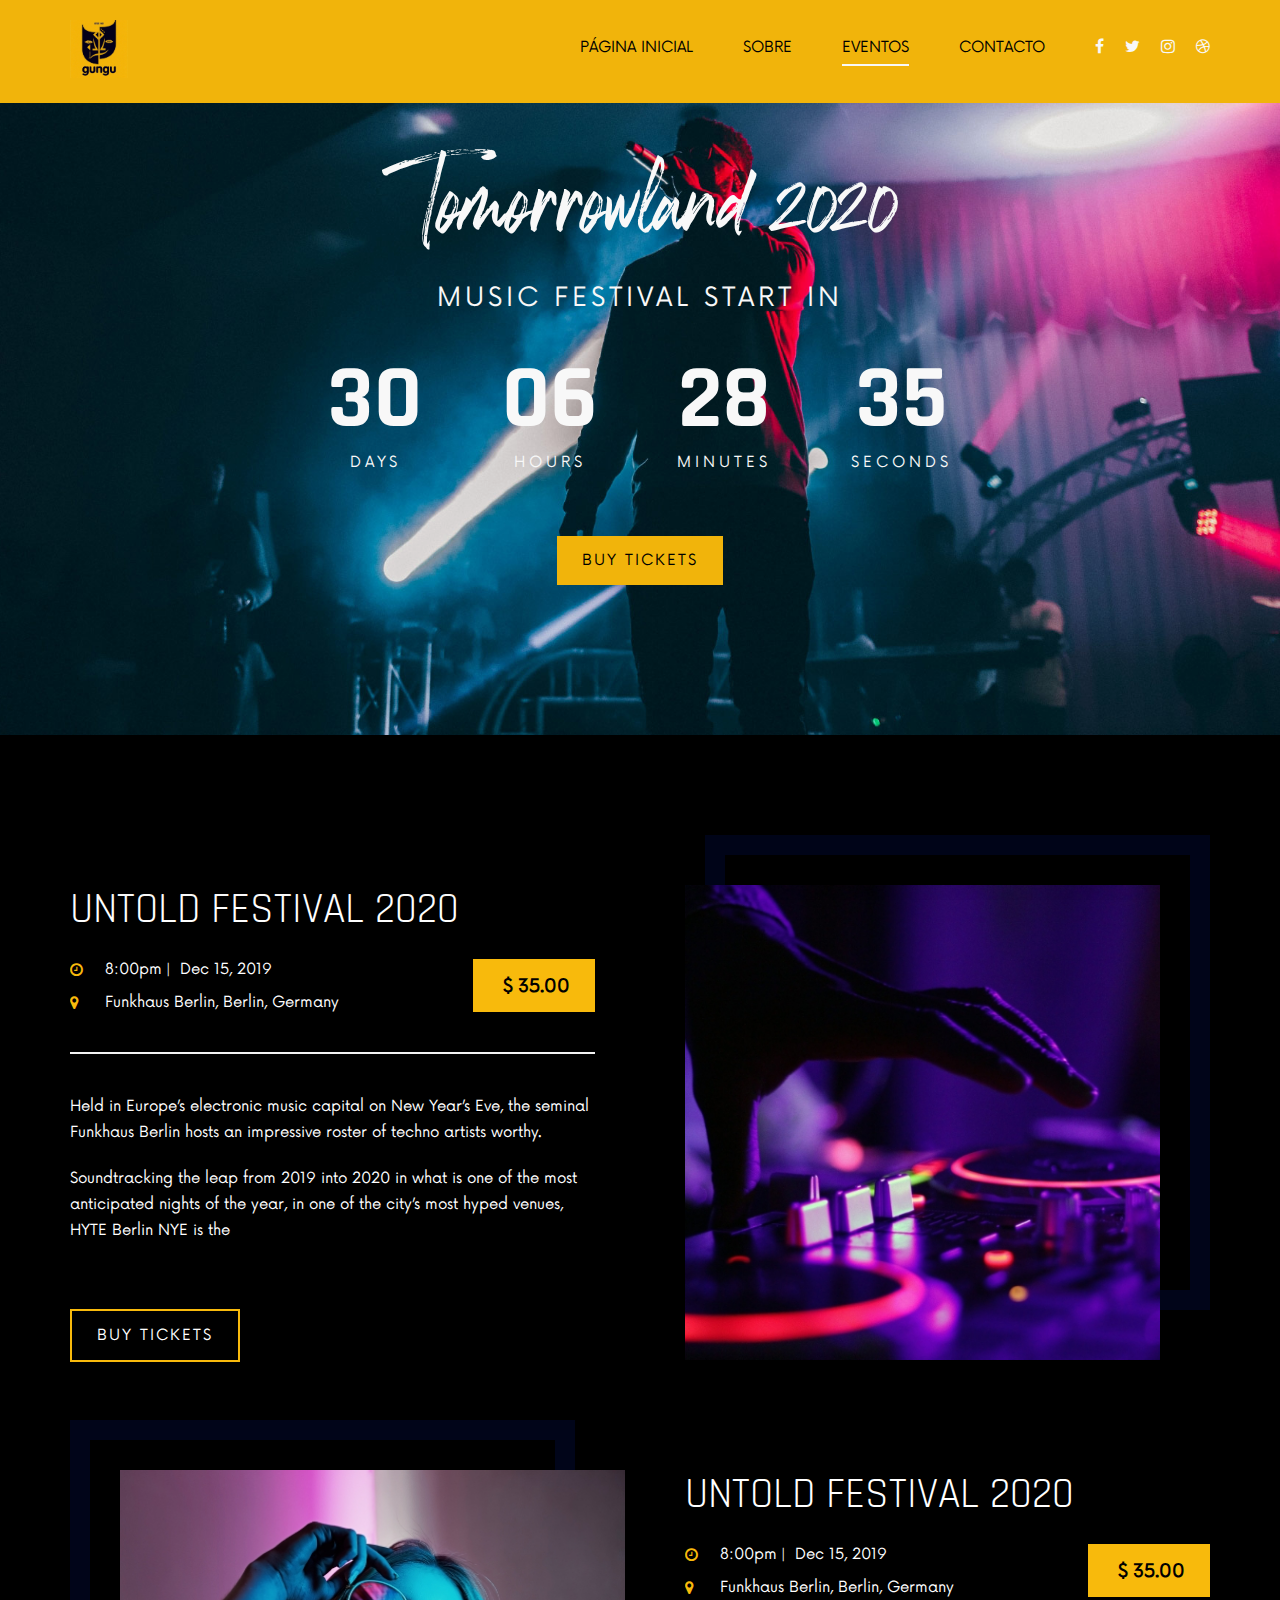
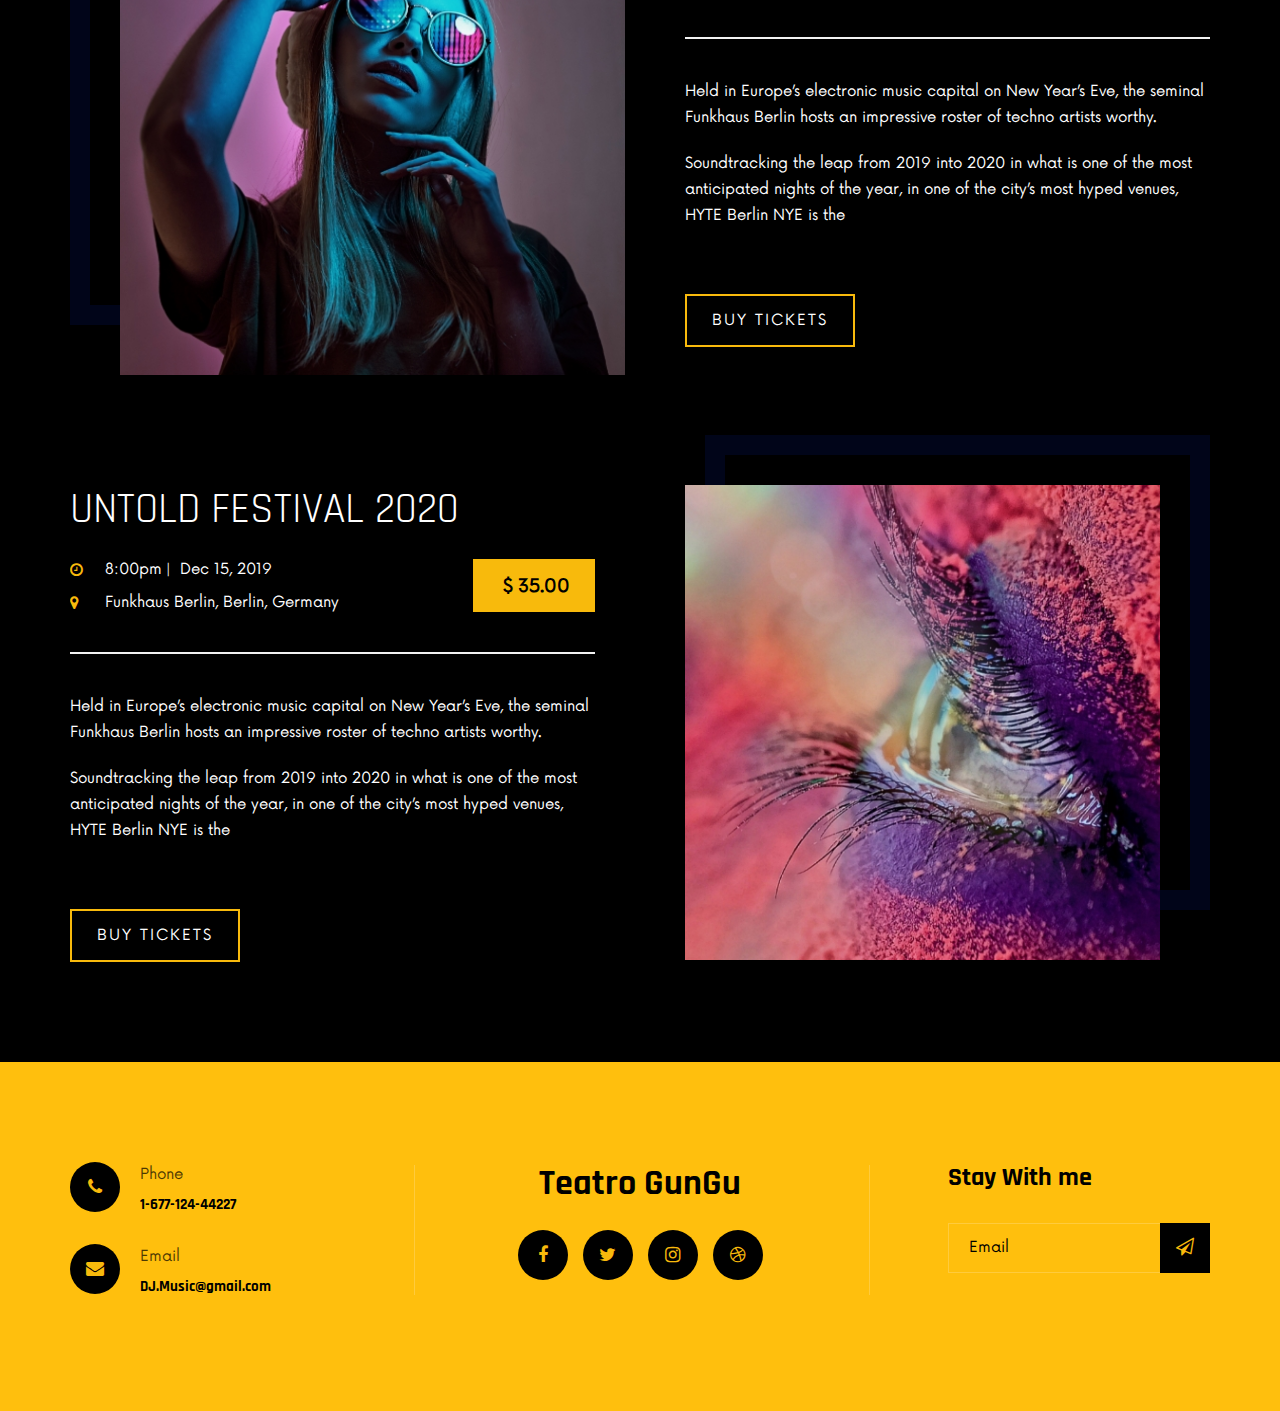
==== commit 09456ff9: "add: bilhete layout" ====
--- a/src/main/webapp/eventos.html
+++ b/src/main/webapp/eventos.html
@@ -3,8 +3,6 @@
 
 <head>
     <meta charset="UTF-8">
-    <meta name="description" content="DJoz Template">
-    <meta name="keywords" content="DJoz, unica, creative, html">
     <meta name="viewport" content="width=device-width, initial-scale=1.0">
     <meta http-equiv="X-UA-Compatible" content="ie=edge">
     <title>DJoz | Template</title>
--- a/src/main/webapp/css/style.css
+++ b/src/main/webapp/css/style.css
@@ -115,7 +115,7 @@
 
 .spad {
 	padding-top: 100px;
-	padding-bottom: 100px;
+	/*padding-bottom: 100px;*/
 }
 
 .text-white h1,
@@ -1237,7 +1237,6 @@
 
 .skills {
 	padding-bottom: 0;
-	padding-top: 80px;
 }
 
 .skills__content {
@@ -1555,7 +1554,7 @@
 
 .tours {
 	padding-top: 150px;
-	padding-bottom: 60px;
+	/*padding-bottom: 20px;*/
 }
 
 .tours__item__text {
